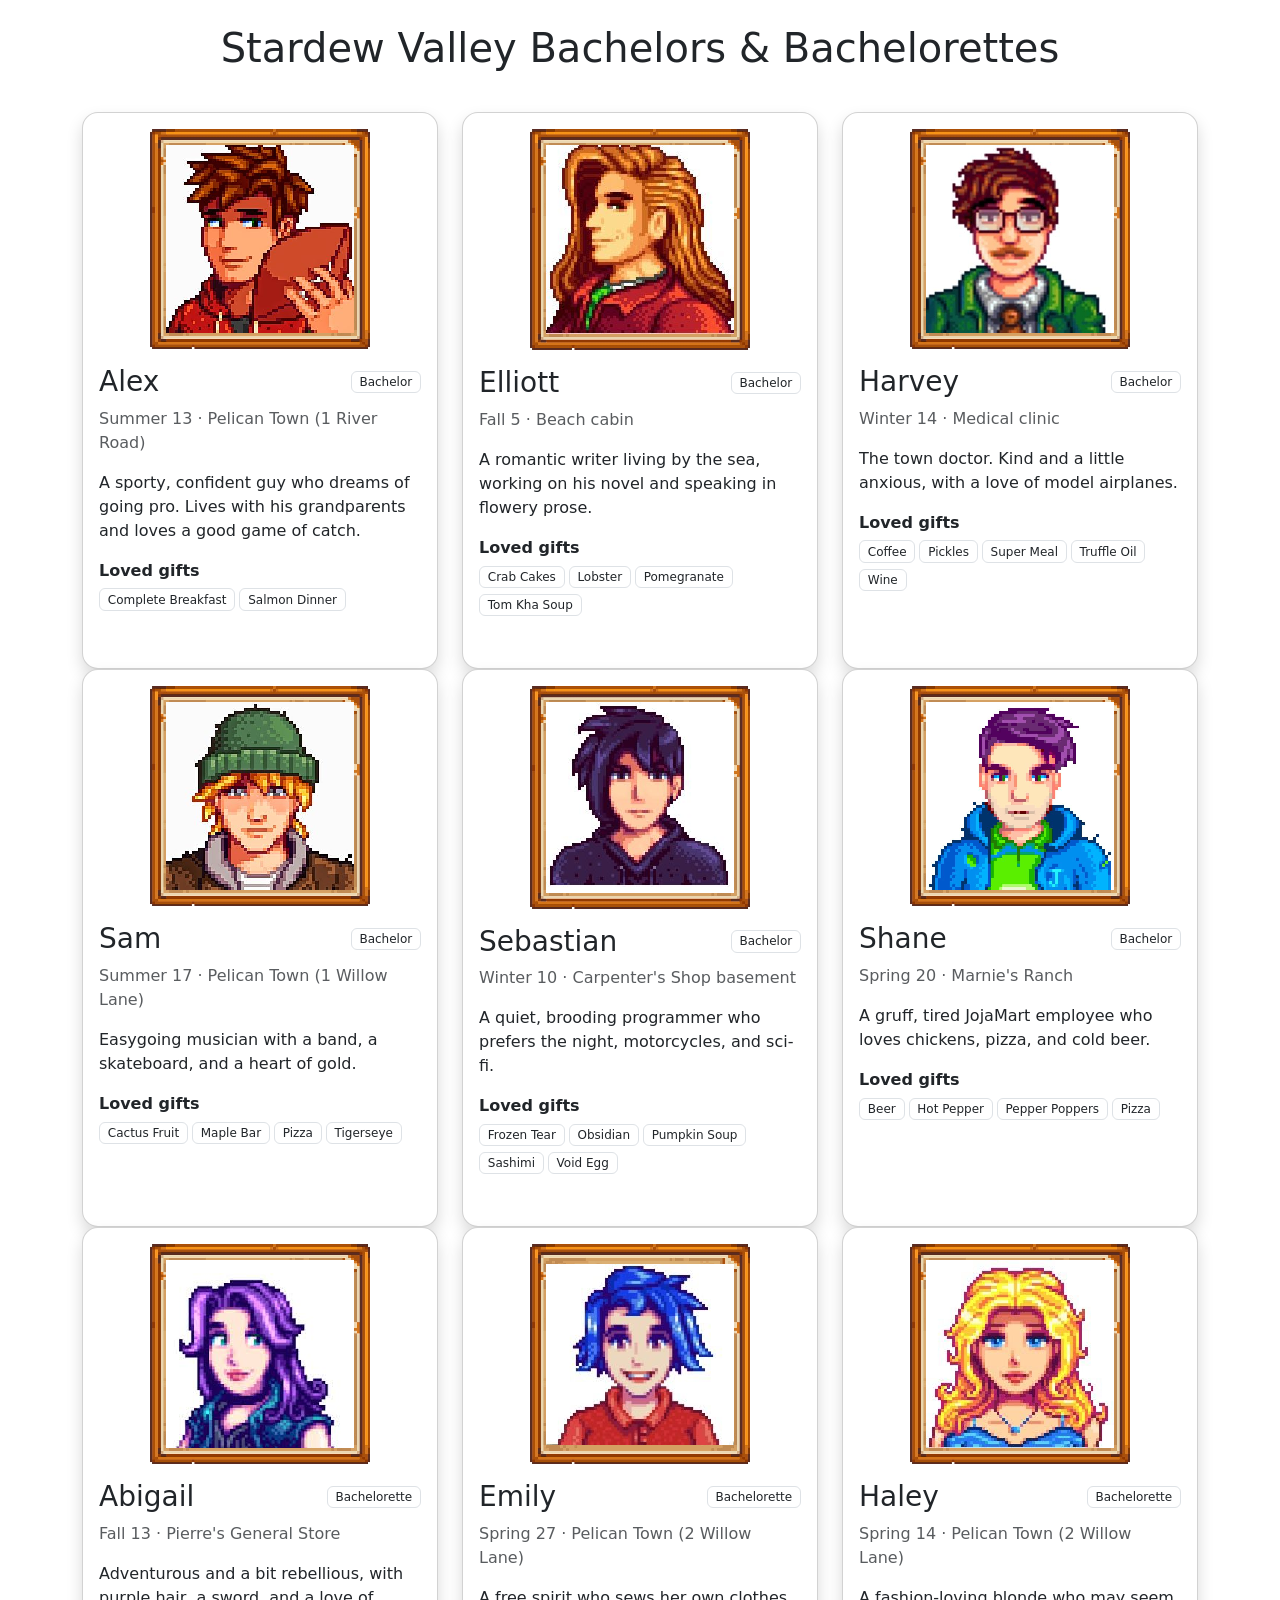
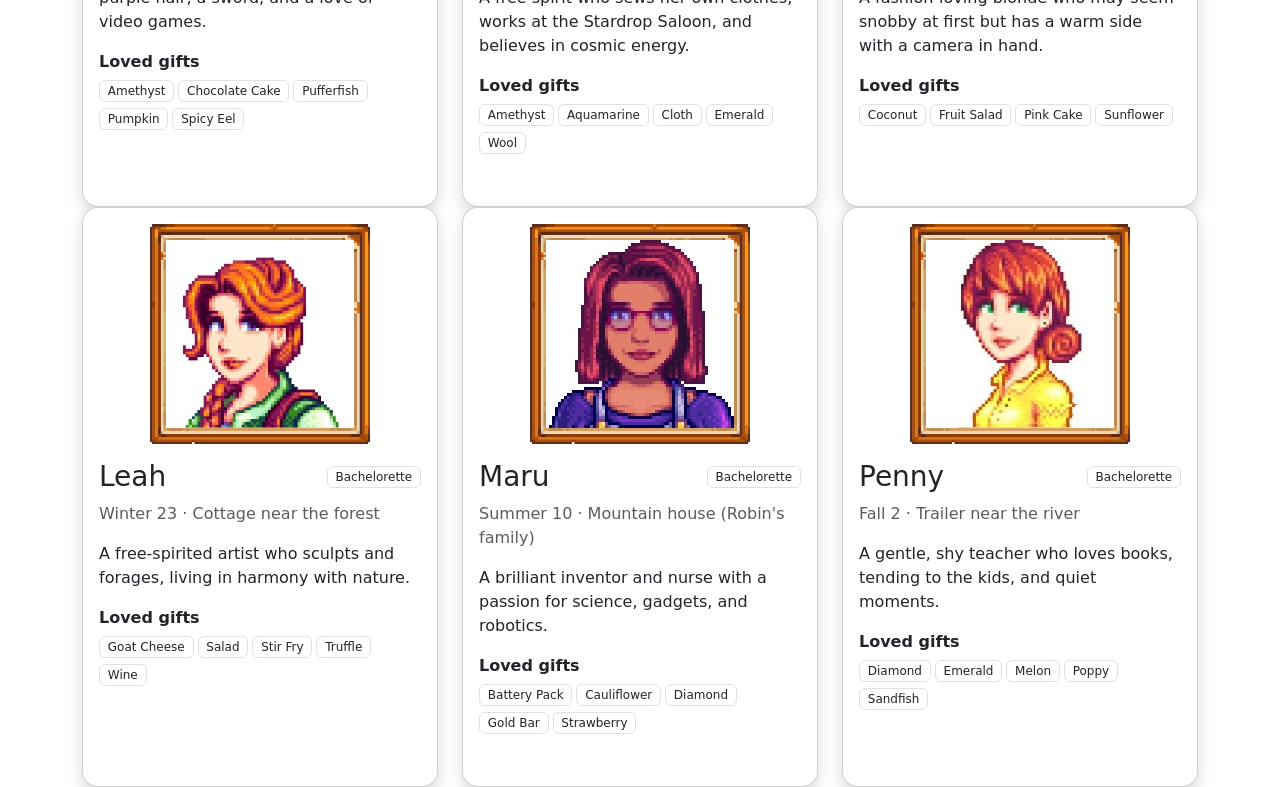
==== ACT_2/index.html @ bc64bda2 "Temporary Layout for now" ====
<!doctype html>
<html lang="en" data-bs-theme="light">

<head>
  <title>Stardew Valley Bachelors & Bachelorettes</title>
  <meta charset="utf-8" />
  <meta name="viewport" content="width=device-width, initial-scale=1" />

  <link href="https://cdn.jsdelivr.net/npm/bootstrap@5.3.8/dist/css/bootstrap.min.css" rel="stylesheet"
    integrity="sha384-sRIl4kxILFvY47J16cr9ZwB07vP4J8+LH7qKQnuqkuIAvNWLzeN8tE5YBujZqJLB" crossorigin="anonymous" />
</head>

<body>
  <div class="container">
    <h1 class="text-center my-4">Stardew Valley Bachelors &amp; Bachelorettes</h1>
    <div class="row" id="parent"> <!--Id yung hahanapin nang js-->
      <!-- parent  -->
    </div>
  </div>

  <script src="https://cdn.jsdelivr.net/npm/bootstrap@5.3.8/dist/js/bootstrap.bundle.min.js"
    integrity="sha384-FKyoEForCGlyvwx9Hj09JcYn3nv7wiPVlz7YYwJrWVcXK/BmnVDxM+D2scQbITxI"
    crossorigin="anonymous"></script>

  <script>
    var elParent = document.getElementById("parent");

    // load the data from the json file, then build the cards
    fetch("people.json")
      .then(function (response) {
        return response.json();
      })
      .then(function (people) {
        for (var i = 0; i < people.length; i++) {
          var gifts = "";
          var image = "";

          // only show an image if the person has one in people.json
          if (people[i].image) {
            // the frame is a background; the portrait sits inside it
            image = `<div class="mx-auto mb-3 p-3"
                  style="width: 220px; aspect-ratio: 1 / 1; background: url('images/frame.png') center / 100% 100% no-repeat; image-rendering: pixelated;">
                  <img src="` + people[i].image + `" alt="Portrait of ` + people[i].name + `"
                    class="w-100 h-100"
                    style="object-fit: contain; image-rendering: pixelated;"
                    onerror="this.style.display='none'">
                </div>`;
          }

          // list of loved gifts as plain badges (no background color)
          for (var j = 0; j < people[i].lovedGifts.length; j++) {
            gifts += `<span class="badge border text-body fw-normal me-1 mb-1">` + people[i].lovedGifts[j] + `</span>`;
          }

          elParent.innerHTML +=
            `<div class="col-12 col-md-6 col-lg-4">
              <div class="card p-3 my-3 shadow rounded-4 h-100">
                ` + image + `
                <div class="d-flex justify-content-between align-items-center">
                  <div class="h3 mb-0">` + people[i].name + `</div>
                  <span class="badge border text-body fw-normal">` + people[i].type + `</span>
                </div>
                <div class="mt-2 text-body-secondary">
                  ` + people[i].birthday + ` &middot; ` + people[i].home + `
                </div>
                <div class="mt-3">` + people[i].description + `</div>
                <div class="mt-3">
                  <div class="fw-bold mb-1">Loved gifts</div>
                  ` + gifts + `
                </div>
              </div>
            </div>`;
        }
      })
      .catch(function (error) {
        elParent.innerHTML = `<div class="alert alert-danger">Could not load people.json: ` + error + `</div>`;
      });
  </script>
</body>

</html>
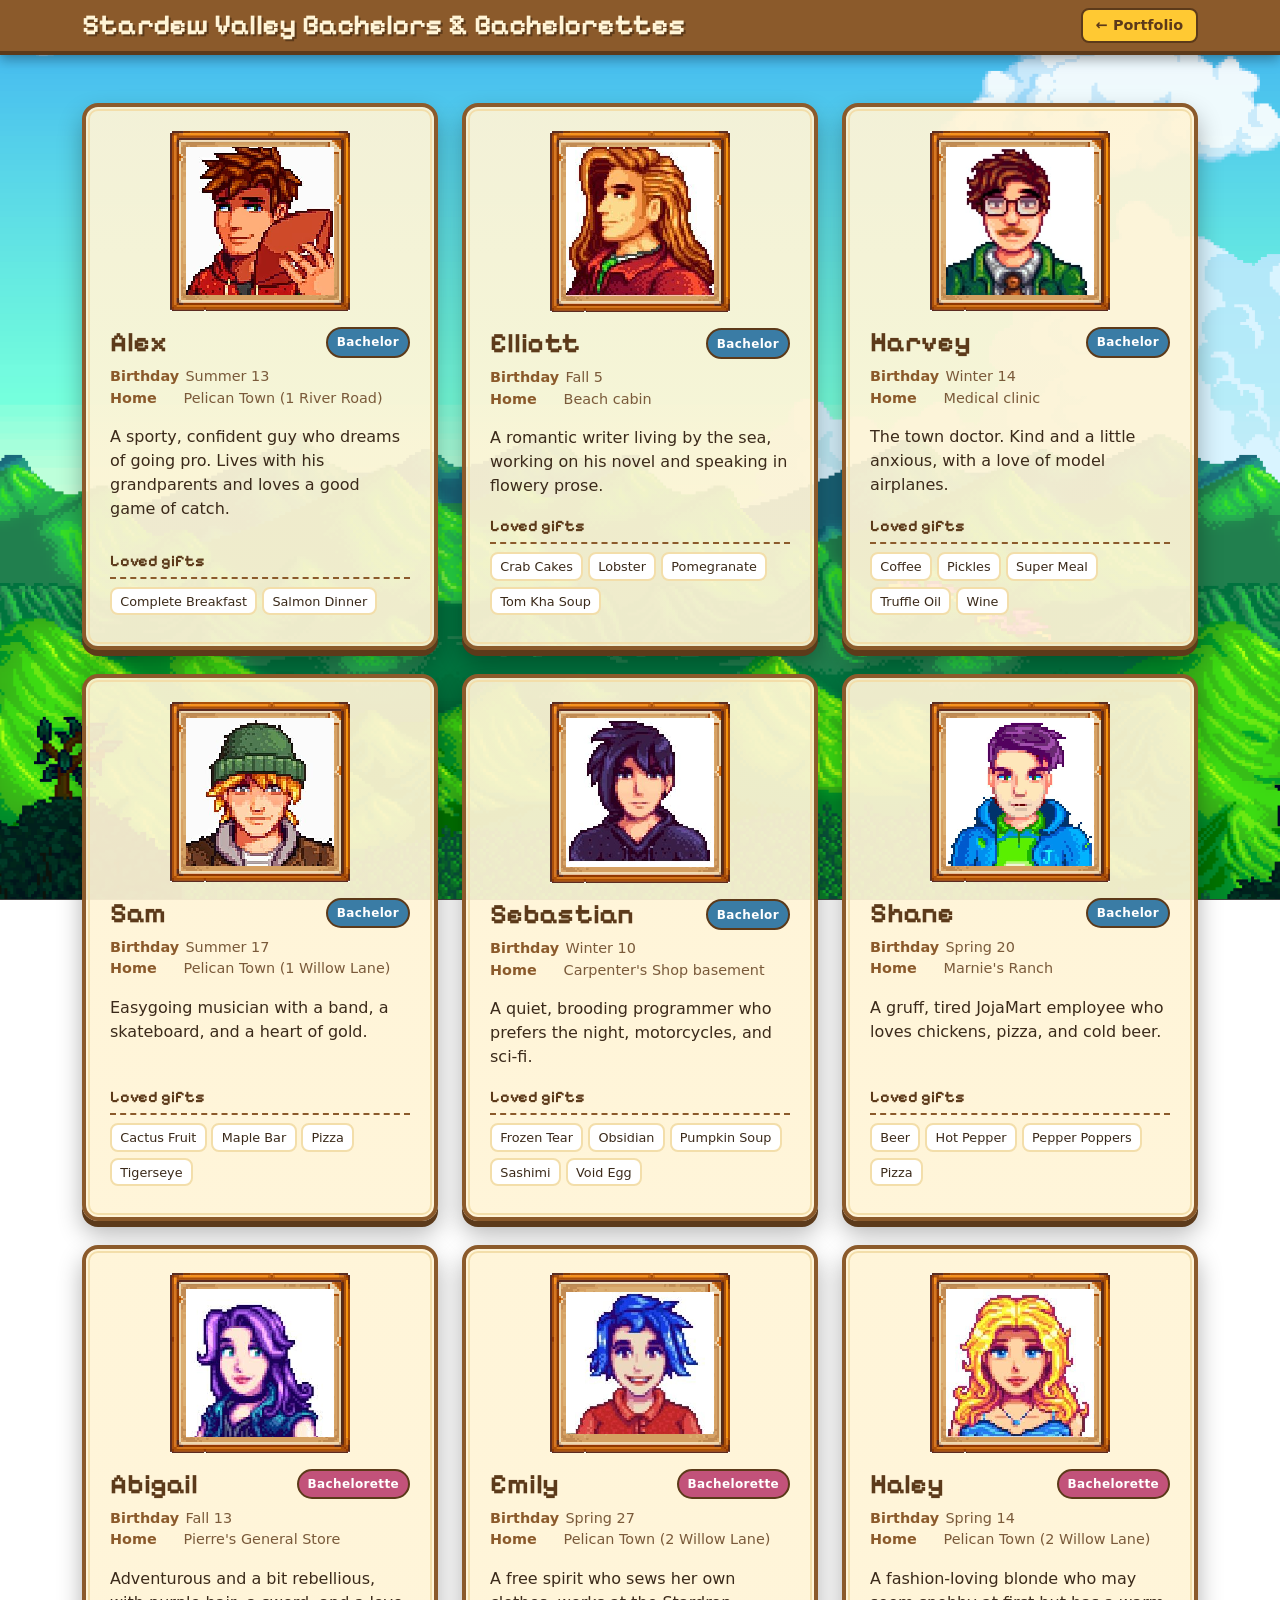
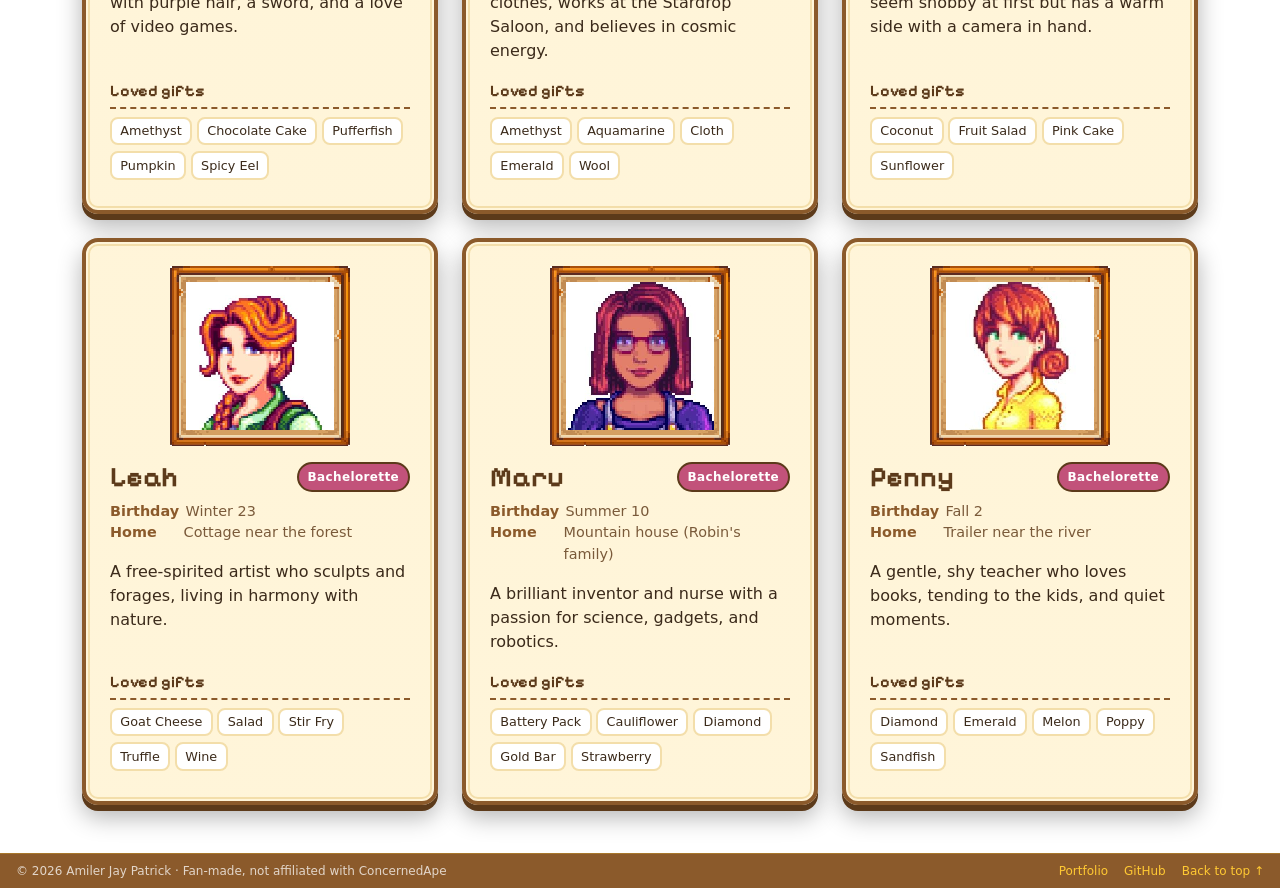
==== commit d8355866: "Design Updated" ====
--- a/ACT_2/index.html
+++ b/ACT_2/index.html
@@ -8,15 +8,200 @@
 
   <link href="https://cdn.jsdelivr.net/npm/bootstrap@5.3.8/dist/css/bootstrap.min.css" rel="stylesheet"
     integrity="sha384-sRIl4kxILFvY47J16cr9ZwB07vP4J8+LH7qKQnuqkuIAvNWLzeN8tE5YBujZqJLB" crossorigin="anonymous" />
+  <link href="https://fonts.googleapis.com/css2?family=Pixelify+Sans:wght@500;700&display=swap" rel="stylesheet" />
+
+  <style>
+    :root {
+      --parchment: #fff4d6;
+      --parchment-dark: #f3deaa;
+      --wood: #8b5a2b;
+      --wood-dark: #5c3a1a;
+      --ink: #3b2a1a;
+    }
+
+    body {
+      background: url('images/BG.png') center / cover no-repeat fixed;
+      font-family: system-ui, sans-serif;
+      font-size: 16px;
+      color: var(--ink);
+      display: flex;
+      flex-direction: column;
+      min-height: 100vh;
+      /* lets the footer sit at the bottom */
+    }
+
+    /* sticky header: stays at the top while you scroll */
+    .site-header {
+      position: sticky;
+      top: 0;
+      z-index: 1030;
+      /* stays above the cards */
+      background: var(--wood);
+      border-bottom: 4px solid var(--wood-dark);
+      box-shadow: 0 4px 12px rgba(0, 0, 0, .35);
+    }
+
+    .site-header .page-title {
+      margin: 0;
+      font-family: 'Pixelify Sans', sans-serif;
+      font-weight: 700;
+      font-size: clamp(1.1rem, 3vw, 1.8rem);
+      color: var(--parchment);
+      text-shadow: 2px 2px 0 var(--wood-dark);
+    }
+
+    .btn-portfolio {
+      font-weight: 600;
+      font-size: .9rem;
+      white-space: nowrap;
+      color: var(--wood-dark);
+      background: #ffc933;
+      border: 2px solid var(--wood-dark);
+      border-radius: .5rem;
+      padding: .3rem .8rem;
+      text-decoration: none;
+    }
+
+    .btn-portfolio:hover {
+      background: #ffd95e;
+      color: var(--wood-dark);
+    }
+
+    /* footer: pushed to the bottom even when the page is short */
+    .site-footer {
+      background: var(--wood);
+      border-top: 4px solid var(--wood-dark);
+      color: var(--parchment);
+      font-size: .9rem;
+      text-align: center;
+      padding: 1rem;
+    }
+
+    /* card: solid parchment so text is always readable.
+       The old landscape image is kept only as a faint texture at the bottom. */
+    .stardew-card {
+      position: relative;
+      overflow: hidden;
+      background:
+        linear-gradient(rgba(255, 244, 214, .93), rgba(255, 244, 214, .93));
+      border: 4px solid var(--wood);
+      outline: 2px solid var(--parchment-dark);
+      outline-offset: -8px;
+      border-radius: 1rem;
+      box-shadow: 0 6px 0 var(--wood-dark), 0 12px 24px rgba(0, 0, 0, .3);
+      transition: transform .15s ease, box-shadow .15s ease;
+    }
+
+    .stardew-card:hover {
+      transform: translateY(-4px);
+      box-shadow: 0 10px 0 var(--wood-dark), 0 18px 28px rgba(0, 0, 0, .35);
+    }
+
+    .portrait {
+      width: 180px;
+      aspect-ratio: 1 / 1;
+      background: url('images/frame.png') center / 100% 100% no-repeat;
+      image-rendering: pixelated;
+    }
+
+    .portrait img {
+      object-fit: contain;
+      image-rendering: pixelated;
+    }
+
+    .char-name {
+      font-family: 'Pixelify Sans', sans-serif;
+      font-weight: 700;
+      font-size: 1.75rem;
+      line-height: 1.1;
+      color: var(--wood-dark);
+    }
+
+    .type-badge {
+      font-size: .75rem;
+      font-weight: 600;
+      letter-spacing: .03em;
+      padding: .35em .75em;
+      border-radius: 999px;
+      border: 2px solid var(--wood-dark);
+      color: #fff;
+      white-space: nowrap;
+    }
+
+    .type-bachelor {
+      background: #3a7ca5;
+    }
+
+    .type-bachelorette {
+      background: #c2527a;
+    }
+
+    .meta {
+      font-size: .9rem;
+      color: #7a5a3a;
+    }
+
+    .meta-row {
+      display: flex;
+      gap: .4rem;
+      align-items: baseline;
+    }
+
+    .meta-label {
+      font-weight: 700;
+      color: var(--wood);
+      min-width: 4.2rem;
+    }
+
+    .desc {
+      line-height: 1.5;
+    }
+
+    .gifts-title {
+      font-family: 'Pixelify Sans', sans-serif;
+      font-weight: 700;
+      color: var(--wood-dark);
+      border-bottom: 2px dashed var(--wood);
+      padding-bottom: .25rem;
+      margin-bottom: .5rem;
+    }
+
+    .gift {
+      display: inline-block;
+      margin: 0 .3rem .4rem 0;
+      padding: .2em .65em;
+      font-size: .8rem;
+      color: var(--ink);
+      background: #fff;
+      border: 2px solid var(--parchment-dark);
+      border-radius: .5rem;
+    }
+  </style>
 </head>
 
 <body>
-  <div class="container">
-    <h1 class="text-center my-4">Stardew Valley Bachelors &amp; Bachelorettes</h1>
-    <div class="row" id="parent"> <!--Id yung hahanapin nang js-->
-      <!-- parent  -->
+  <header class="site-header">
+    <div class="container d-flex justify-content-between align-items-center gap-3 py-2">
+      <h1 class="page-title">Stardew Valley Bachelors &amp; Bachelorettes</h1>
+      <a href="https://patrick-star-662006.github.io/" class="btn-portfolio">&larr; Portfolio</a>
     </div>
-  </div>
+  </header>
+
+  <main class="container py-5">
+    <div class="row g-4" id="parent"></div>
+  </main>
+
+  <footer class="site-footer d-flex flex-wrap justify-content-between align-items-center gap-2 mt-auto px-3 py-2"
+    style="border-top: 1px solid rgba(255,201,51,.25); font-size: .75rem; color: rgba(255,255,255,.75);">
+    <span>© 2026 Amiler Jay Patrick · Fan-made, not affiliated with ConcernedApe</span>
+    <span class="d-flex gap-3">
+      <a href="https://patrick-star-662006.github.io/" style="color: #ffc933; text-decoration: none;">Portfolio</a>
+      <a href="https://github.com/Patrick-Star-662006" target="_blank" rel="noopener"
+        style="color: #ffc933; text-decoration: none;">GitHub</a>
+      <a href="#" style="color: #ffc933; text-decoration: none;">Back to top ↑</a>
+    </span>
+  </footer>
+
 
   <script src="https://cdn.jsdelivr.net/npm/bootstrap@5.3.8/dist/js/bootstrap.bundle.min.js"
     integrity="sha384-FKyoEForCGlyvwx9Hj09JcYn3nv7wiPVlz7YYwJrWVcXK/BmnVDxM+D2scQbITxI"
@@ -25,52 +210,53 @@
   <script>
     var elParent = document.getElementById("parent");
 
-    // load the data from the json file, then build the cards
     fetch("people.json")
       .then(function (response) {
         return response.json();
       })
       .then(function (people) {
+        var html = "";
+
         for (var i = 0; i < people.length; i++) {
           var gifts = "";
           var image = "";
-
-          // only show an image if the person has one in people.json
+          var typeClass = String(people[i].type).toLowerCase() === "bachelorette"
+            ? "type-bachelorette"
+            : "type-bachelor";
+
           if (people[i].image) {
-            // the frame is a background; the portrait sits inside it
-            image = `<div class="mx-auto mb-3 p-3"
-                  style="width: 220px; aspect-ratio: 1 / 1; background: url('images/frame.png') center / 100% 100% no-repeat; image-rendering: pixelated;">
-                  <img src="` + people[i].image + `" alt="Portrait of ` + people[i].name + `"
-                    class="w-100 h-100"
-                    style="object-fit: contain; image-rendering: pixelated;"
-                    onerror="this.style.display='none'">
-                </div>`;
+            image = `<div class="portrait mx-auto mb-3 p-3">
+                <img src="` + people[i].image + `" alt="Portrait of ` + people[i].name + `"
+                  class="w-100 h-100" onerror="this.style.display='none'">
+              </div>`;
           }
 
-          // list of loved gifts as plain badges (no background color)
           for (var j = 0; j < people[i].lovedGifts.length; j++) {
-            gifts += `<span class="badge border text-body fw-normal me-1 mb-1">` + people[i].lovedGifts[j] + `</span>`;
+            gifts += `<span class="gift">` + people[i].lovedGifts[j] + `</span>`;
           }
 
-          elParent.innerHTML +=
+          html +=
             `<div class="col-12 col-md-6 col-lg-4">
-              <div class="card p-3 my-3 shadow rounded-4 h-100">
+              <div class="stardew-card p-4 h-100 d-flex flex-column">
                 ` + image + `
-                <div class="d-flex justify-content-between align-items-center">
-                  <div class="h3 mb-0">` + people[i].name + `</div>
-                  <span class="badge border text-body fw-normal">` + people[i].type + `</span>
+                <div class="d-flex justify-content-between align-items-start gap-2">
+                  <div class="char-name">` + people[i].name + `</div>
+                  <span class="type-badge ` + typeClass + `">` + people[i].type + `</span>
                 </div>
-                <div class="mt-2 text-body-secondary">
-                  ` + people[i].birthday + ` &middot; ` + people[i].home + `
+                <div class="meta mt-2">
+                  <div class="meta-row"><span class="meta-label">Birthday</span><span>` + people[i].birthday + `</span></div>
+                  <div class="meta-row"><span class="meta-label">Home</span><span>` + people[i].home + `</span></div>
                 </div>
-                <div class="mt-3">` + people[i].description + `</div>
-                <div class="mt-3">
-                  <div class="fw-bold mb-1">Loved gifts</div>
+                <div class="desc mt-3">` + people[i].description + `</div>
+                <div class="mt-auto pt-3">
+                  <div class="gifts-title">Loved gifts</div>
                   ` + gifts + `
                 </div>
               </div>
             </div>`;
         }
+
+        elParent.innerHTML = html;
       })
       .catch(function (error) {
         elParent.innerHTML = `<div class="alert alert-danger">Could not load people.json: ` + error + `</div>`;
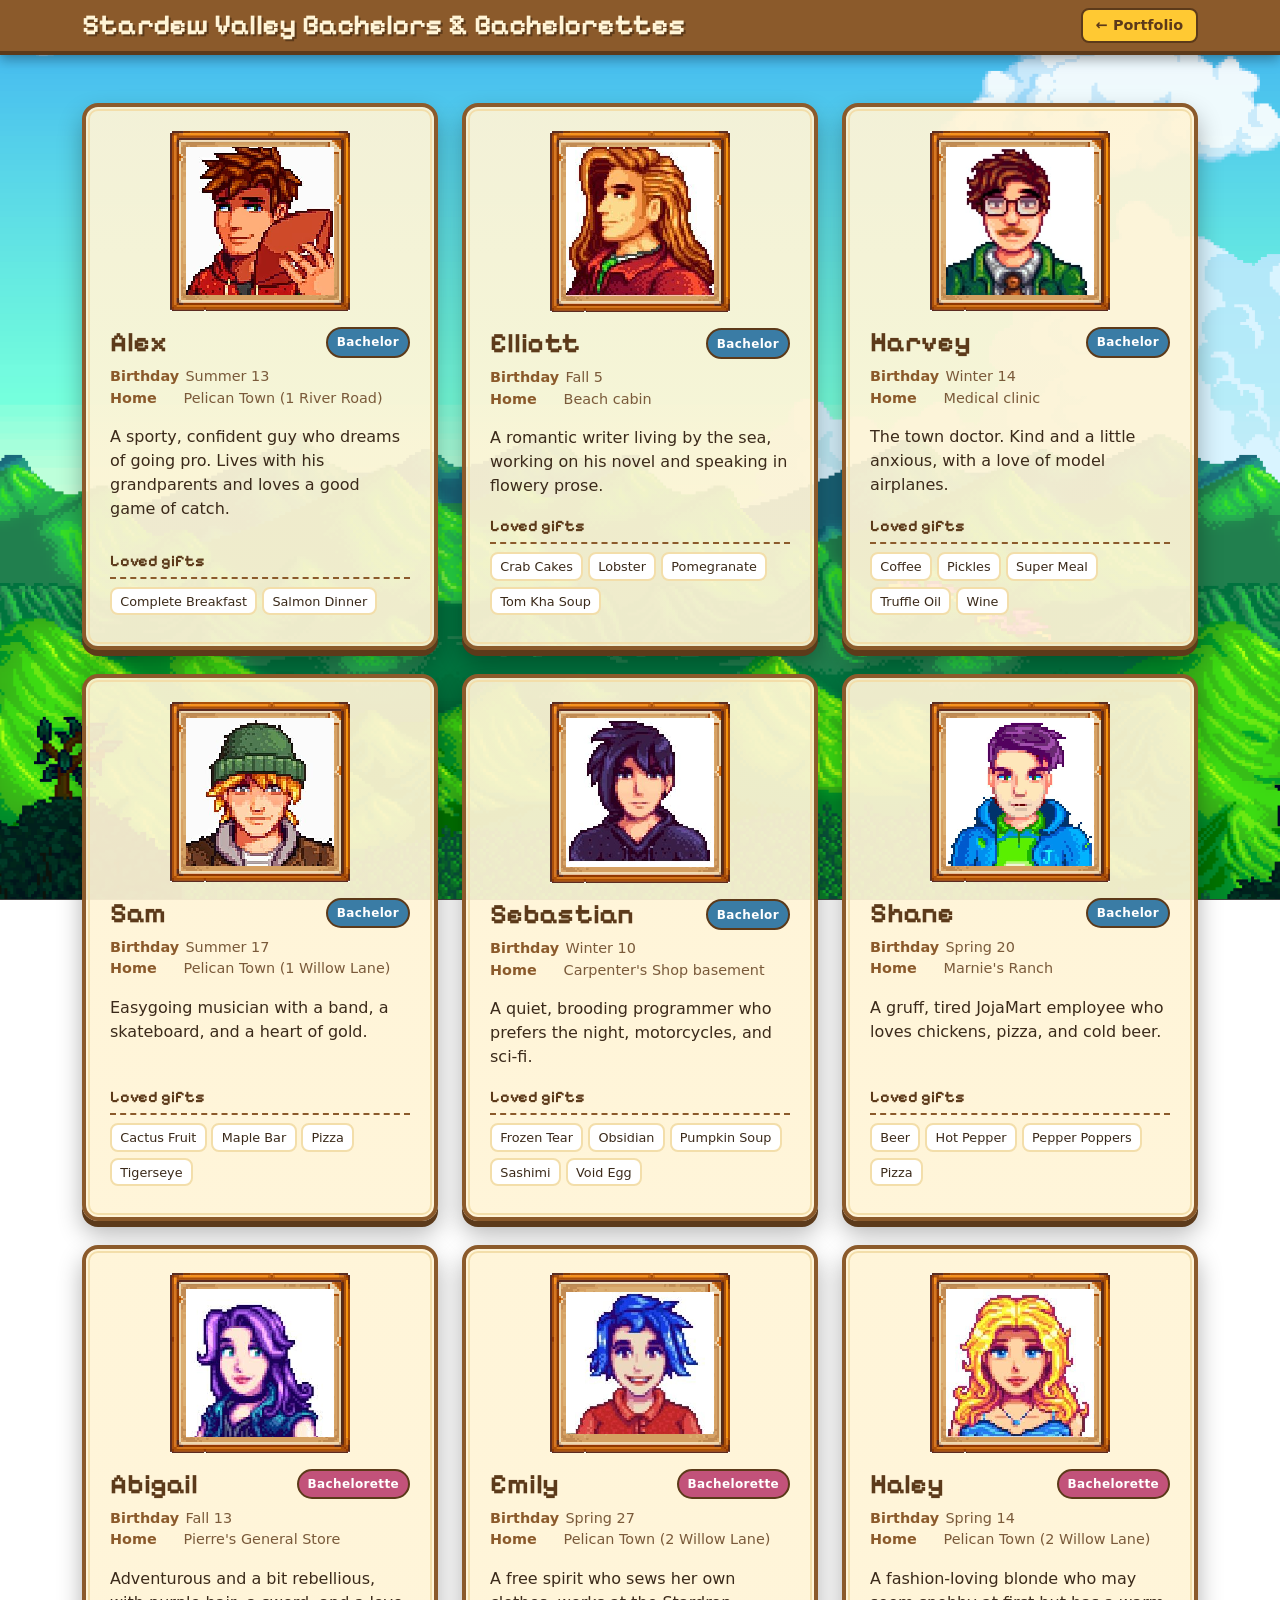
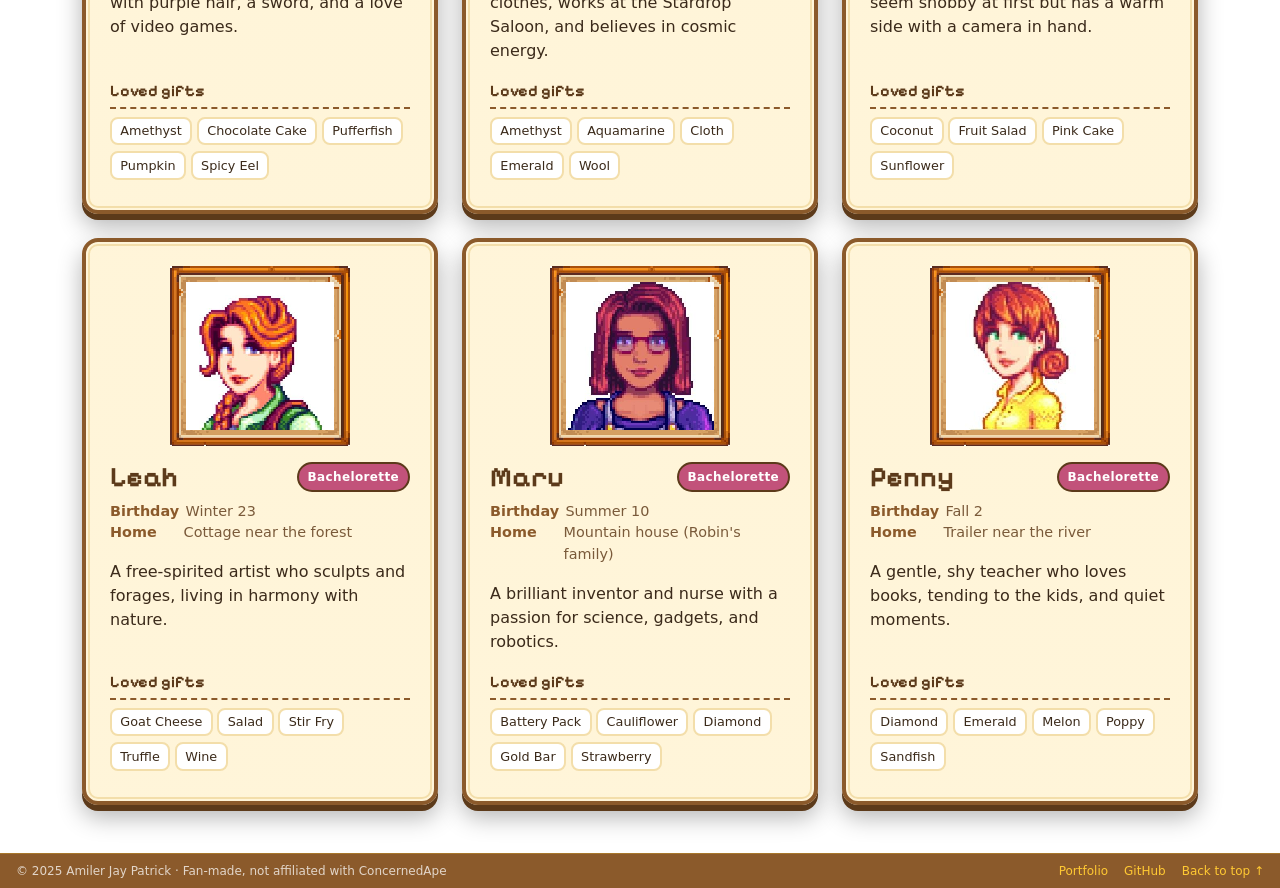
==== commit 35f67cf6: "Digi dex" ====
--- a/ACT_2/index.html
+++ b/ACT_2/index.html
@@ -27,15 +27,12 @@
       display: flex;
       flex-direction: column;
       min-height: 100vh;
-      /* lets the footer sit at the bottom */
-    }
-
-    /* sticky header: stays at the top while you scroll */
+    }
+
     .site-header {
       position: sticky;
       top: 0;
       z-index: 1030;
-      /* stays above the cards */
       background: var(--wood);
       border-bottom: 4px solid var(--wood-dark);
       box-shadow: 0 4px 12px rgba(0, 0, 0, .35);
@@ -67,7 +64,6 @@
       color: var(--wood-dark);
     }
 
-    /* footer: pushed to the bottom even when the page is short */
     .site-footer {
       background: var(--wood);
       border-top: 4px solid var(--wood-dark);
@@ -77,8 +73,6 @@
       padding: 1rem;
     }
 
-    /* card: solid parchment so text is always readable.
-       The old landscape image is kept only as a faint texture at the bottom. */
     .stardew-card {
       position: relative;
       overflow: hidden;
@@ -193,7 +187,7 @@
 
   <footer class="site-footer d-flex flex-wrap justify-content-between align-items-center gap-2 mt-auto px-3 py-2"
     style="border-top: 1px solid rgba(255,201,51,.25); font-size: .75rem; color: rgba(255,255,255,.75);">
-    <span>© 2026 Amiler Jay Patrick · Fan-made, not affiliated with ConcernedApe</span>
+    <span>© 2025 Amiler Jay Patrick · Fan-made, not affiliated with ConcernedApe</span>
     <span class="d-flex gap-3">
       <a href="https://patrick-star-662006.github.io/" style="color: #ffc933; text-decoration: none;">Portfolio</a>
       <a href="https://github.com/Patrick-Star-662006" target="_blank" rel="noopener"
